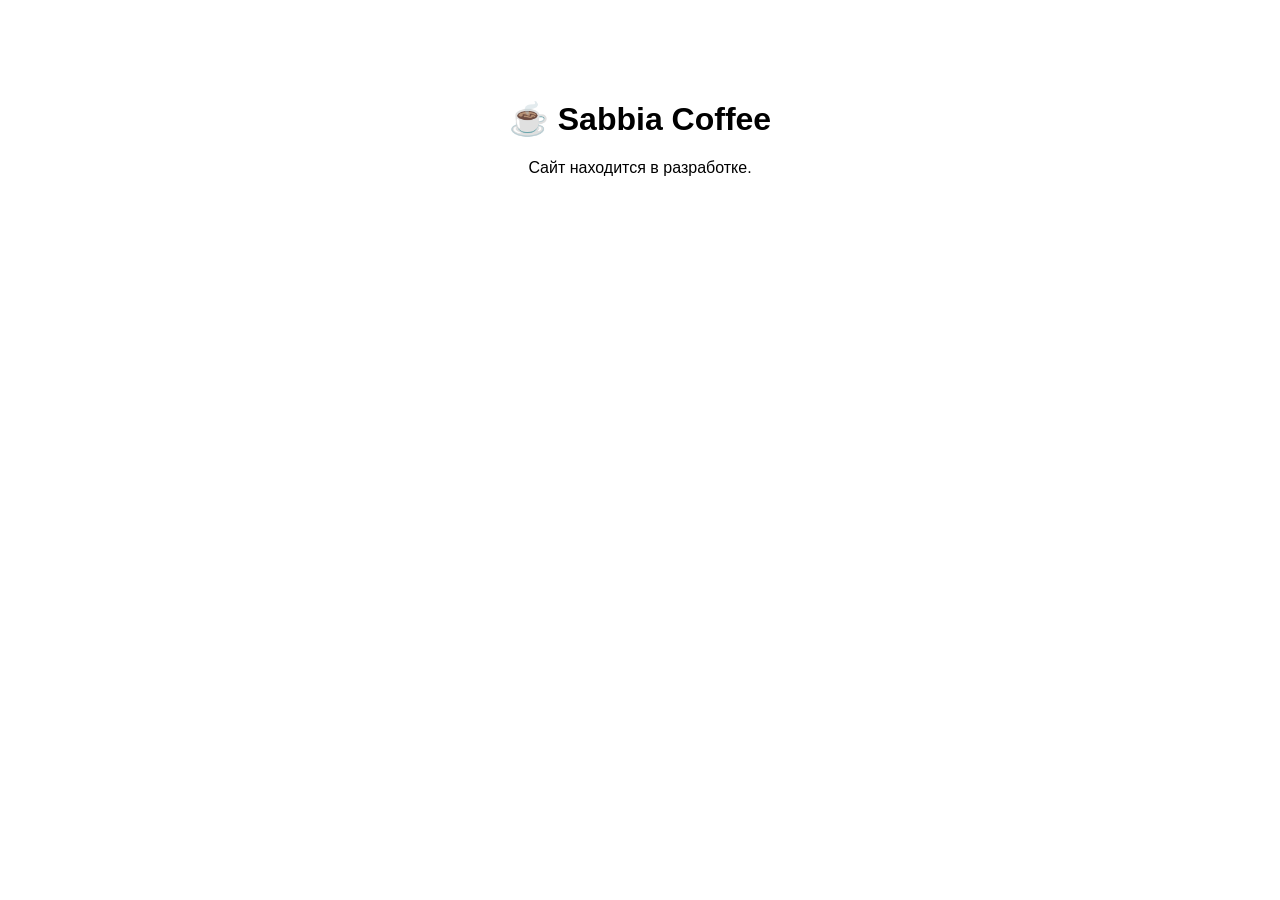
==== index.html @ bd0cc346 "Create index.html" ====
<!DOCTYPE html>
<html lang="ru">
<head>
    <meta charset="UTF-8">
    <meta name="viewport" content="width=device-width, initial-scale=1.0">
    <title>Sabbia Coffee</title>
</head>
<body style="font-family: Arial; text-align:center; margin-top:100px;">
    <h1>☕ Sabbia Coffee</h1>
    <p>Сайт находится в разработке.</p>
</body>
</html>
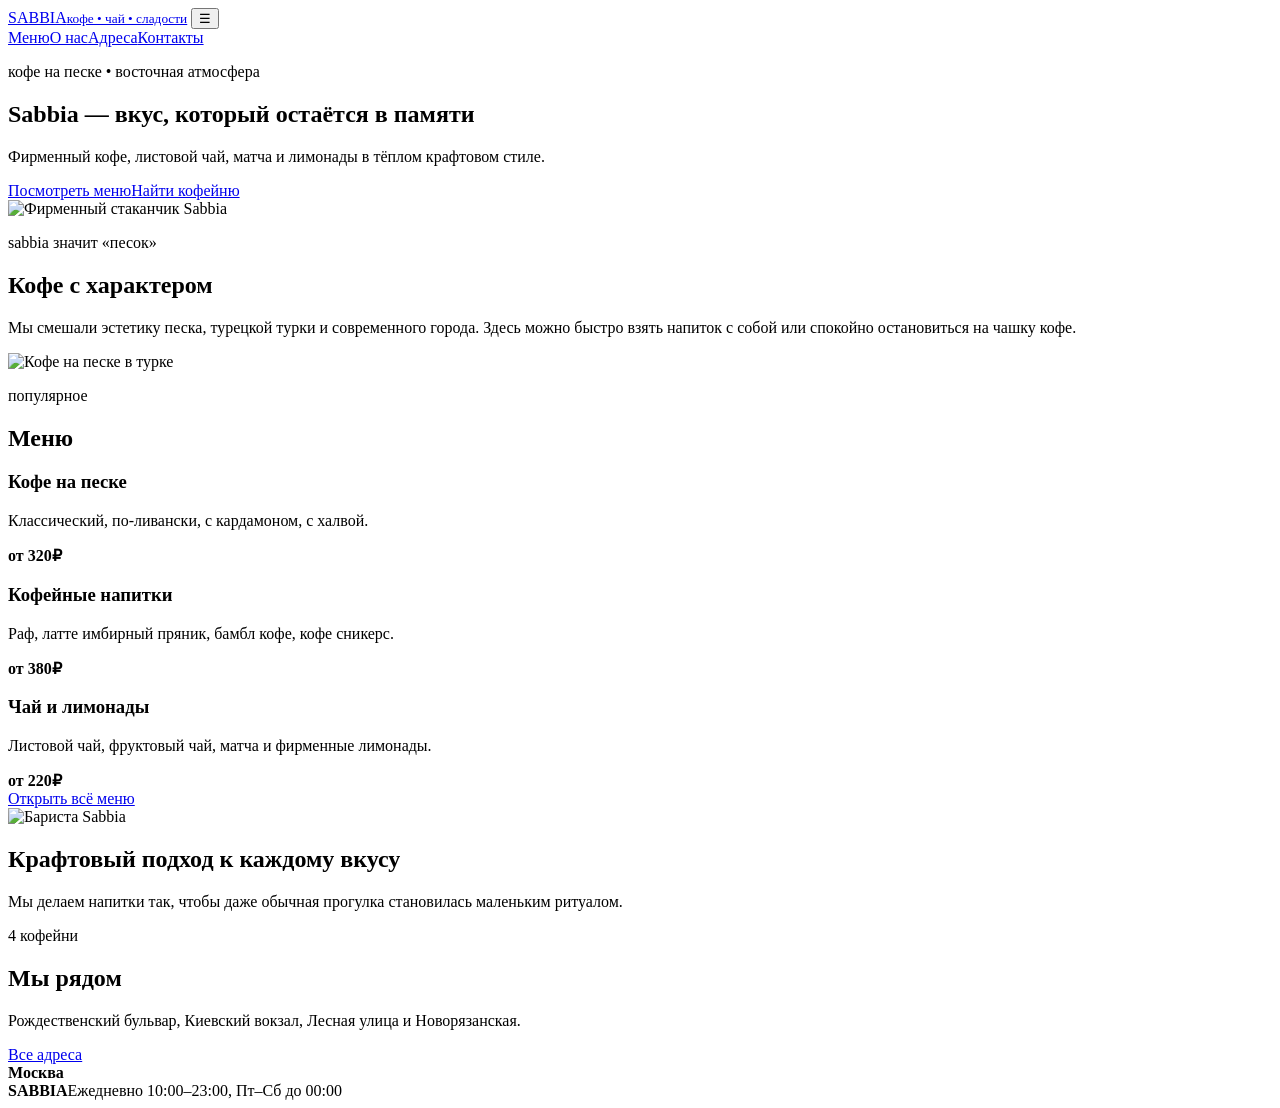
==== commit 7005eeb0: "Add files via upload" ====
--- a/index.html
+++ b/index.html
@@ -1,12 +1,64 @@
-<!DOCTYPE html>
+<!doctype html>
 <html lang="ru">
 <head>
-    <meta charset="UTF-8">
-    <meta name="viewport" content="width=device-width, initial-scale=1.0">
-    <title>Sabbia Coffee</title>
+  <meta charset="utf-8" />
+  <meta name="viewport" content="width=device-width, initial-scale=1" />
+  <title>Sabbia — кофе, чай, сладости</title>
+  <meta name="description" content="Sabbia — сеть фирменных кофеен с кофе на песке, авторскими напитками и уютной атмосферой." />
+  <link rel="stylesheet" href="assets/style.css" />
 </head>
-<body style="font-family: Arial; text-align:center; margin-top:100px;">
-    <h1>☕ Sabbia Coffee</h1>
-    <p>Сайт находится в разработке.</p>
+<body>
+  <header class="topbar">
+    <a class="brand" href="index.html"><span>SABBIA</span><small>кофе • чай • сладости</small></a>
+    <button class="burger" aria-label="Открыть меню">☰</button>
+    <nav class="nav">
+      <a href="menu.html">Меню</a><a href="about.html">О нас</a><a href="locations.html">Адреса</a><a href="contacts.html">Контакты</a>
+    </nav>
+  </header>
+
+  <main>
+    <section class="hero">
+      <div class="grain"></div>
+      <div class="hero__text reveal">
+        <p class="eyebrow">кофе на песке • восточная атмосфера</p>
+        <h1>Sabbia — вкус, который остаётся в памяти</h1>
+        <p class="lead">Фирменный кофе, листовой чай, матча и лимонады в тёплом крафтовом стиле.</p>
+        <div class="actions"><a class="btn primary" href="menu.html">Посмотреть меню</a><a class="btn" href="locations.html">Найти кофейню</a></div>
+      </div>
+      <div class="hero__cup reveal"><img src="assets/images/cup.jpg" alt="Фирменный стаканчик Sabbia"></div>
+    </section>
+
+    <section class="section split">
+      <div class="reveal">
+        <p class="eyebrow">sabbia значит «песок»</p>
+        <h2>Кофе с характером</h2>
+        <p>Мы смешали эстетику песка, турецкой турки и современного города. Здесь можно быстро взять напиток с собой или спокойно остановиться на чашку кофе.</p>
+      </div>
+      <img class="rounded reveal" src="assets/images/turkish-coffee.jpg" alt="Кофе на песке в турке">
+    </section>
+
+    <section class="section">
+      <div class="section-head reveal"><p class="eyebrow">популярное</p><h2>Меню</h2></div>
+      <div class="cards">
+        <article class="card reveal"><h3>Кофе на песке</h3><p>Классический, по-ливански, с кардамоном, с халвой.</p><strong>от 320₽</strong></article>
+        <article class="card reveal"><h3>Кофейные напитки</h3><p>Раф, латте имбирный пряник, бамбл кофе, кофе сникерс.</p><strong>от 380₽</strong></article>
+        <article class="card reveal"><h3>Чай и лимонады</h3><p>Листовой чай, фруктовый чай, матча и фирменные лимонады.</p><strong>от 220₽</strong></article>
+      </div>
+      <div class="center"><a class="btn primary" href="menu.html">Открыть всё меню</a></div>
+    </section>
+
+    <section class="section gallery">
+      <img class="reveal" src="assets/images/barista.jpg" alt="Бариста Sabbia">
+      <div class="quote reveal"><h2>Крафтовый подход к каждому вкусу</h2><p>Мы делаем напитки так, чтобы даже обычная прогулка становилась маленьким ритуалом.</p></div>
+    </section>
+
+    <section class="section map-preview">
+      <div class="reveal"><p class="eyebrow">4 кофейни</p><h2>Мы рядом</h2><p>Рождественский бульвар, Киевский вокзал, Лесная улица и Новорязанская.</p><a class="btn" href="locations.html">Все адреса</a></div>
+      <div class="mini-map reveal"><span style="left:54%;top:43%"></span><span style="left:45%;top:61%"></span><span style="left:61%;top:50%"></span><span style="left:58%;top:34%"></span><b>Москва</b></div>
+    </section>
+  </main>
+
+  <footer class="footer"><b>SABBIA</b><span>Ежедневно 10:00–23:00, Пт–Сб до 00:00</span></footer>
+  <script src="assets/script.js"></script>
 </body>
 </html>
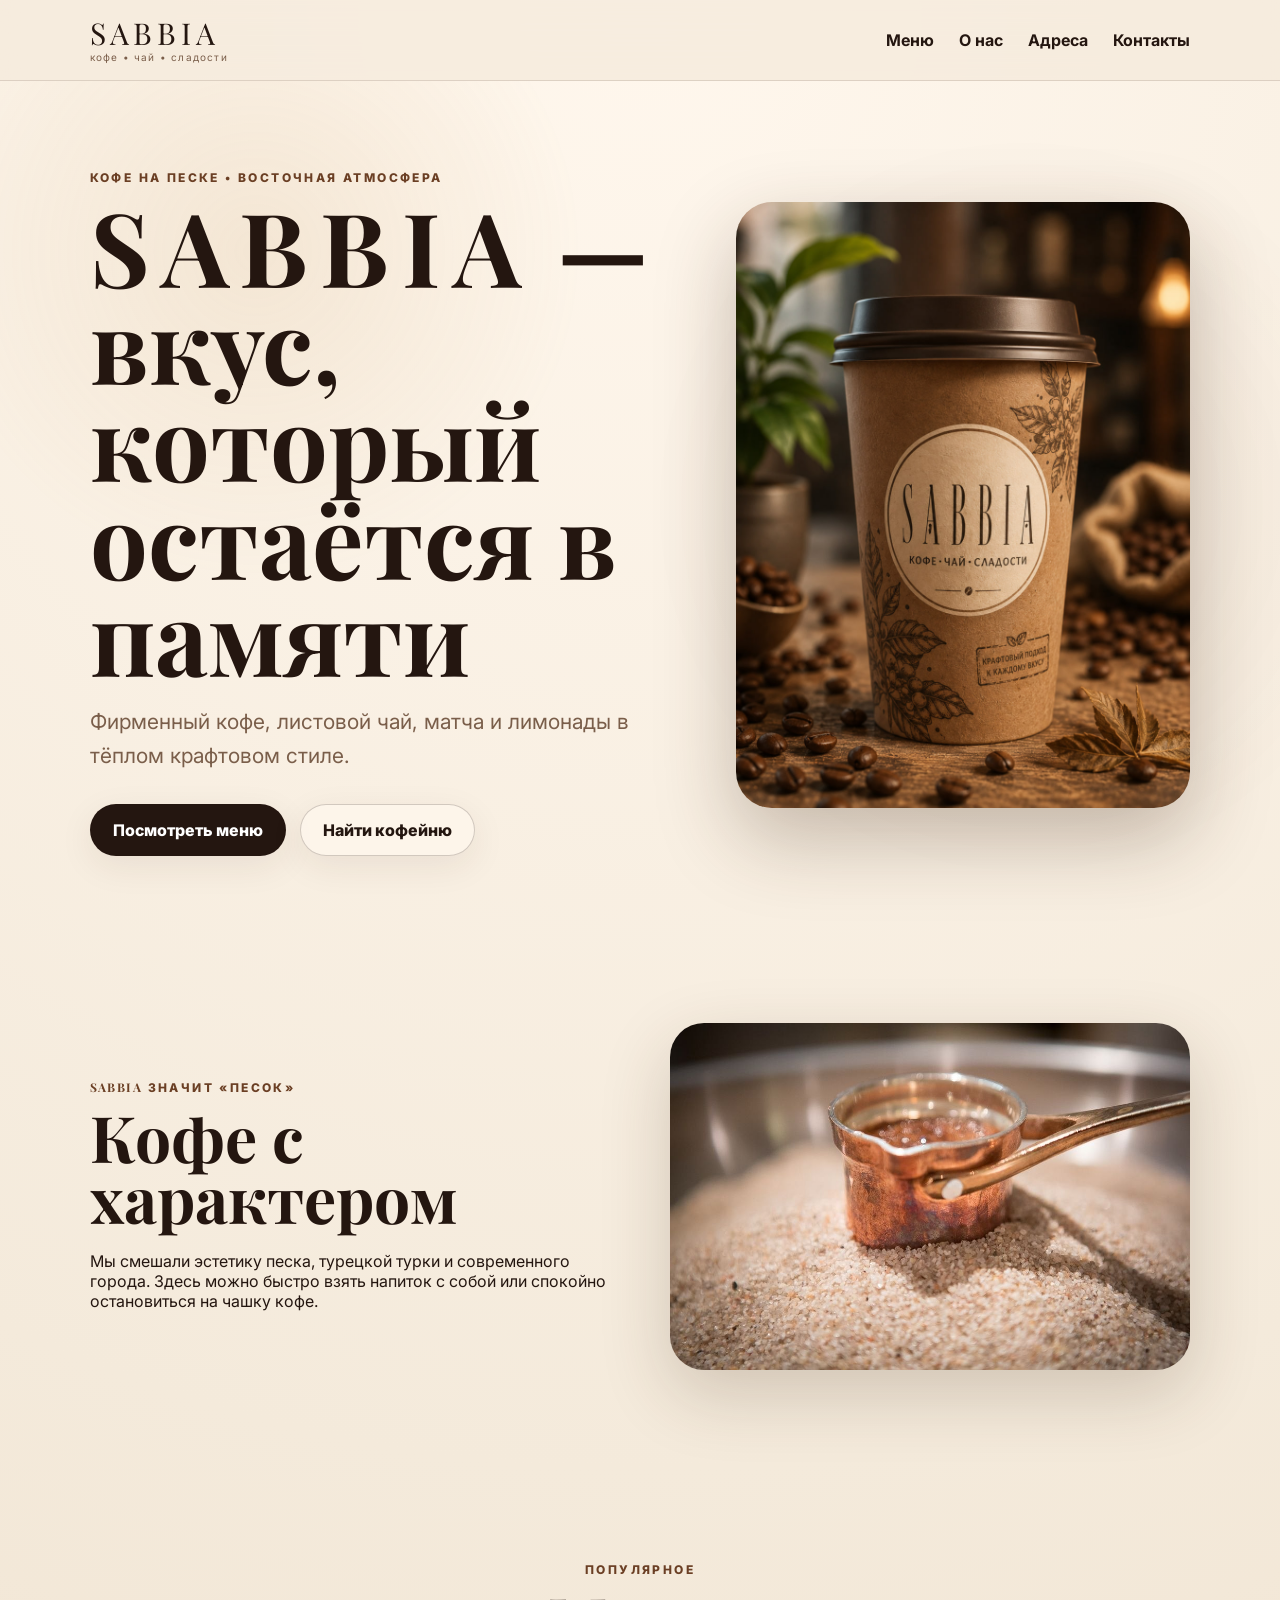
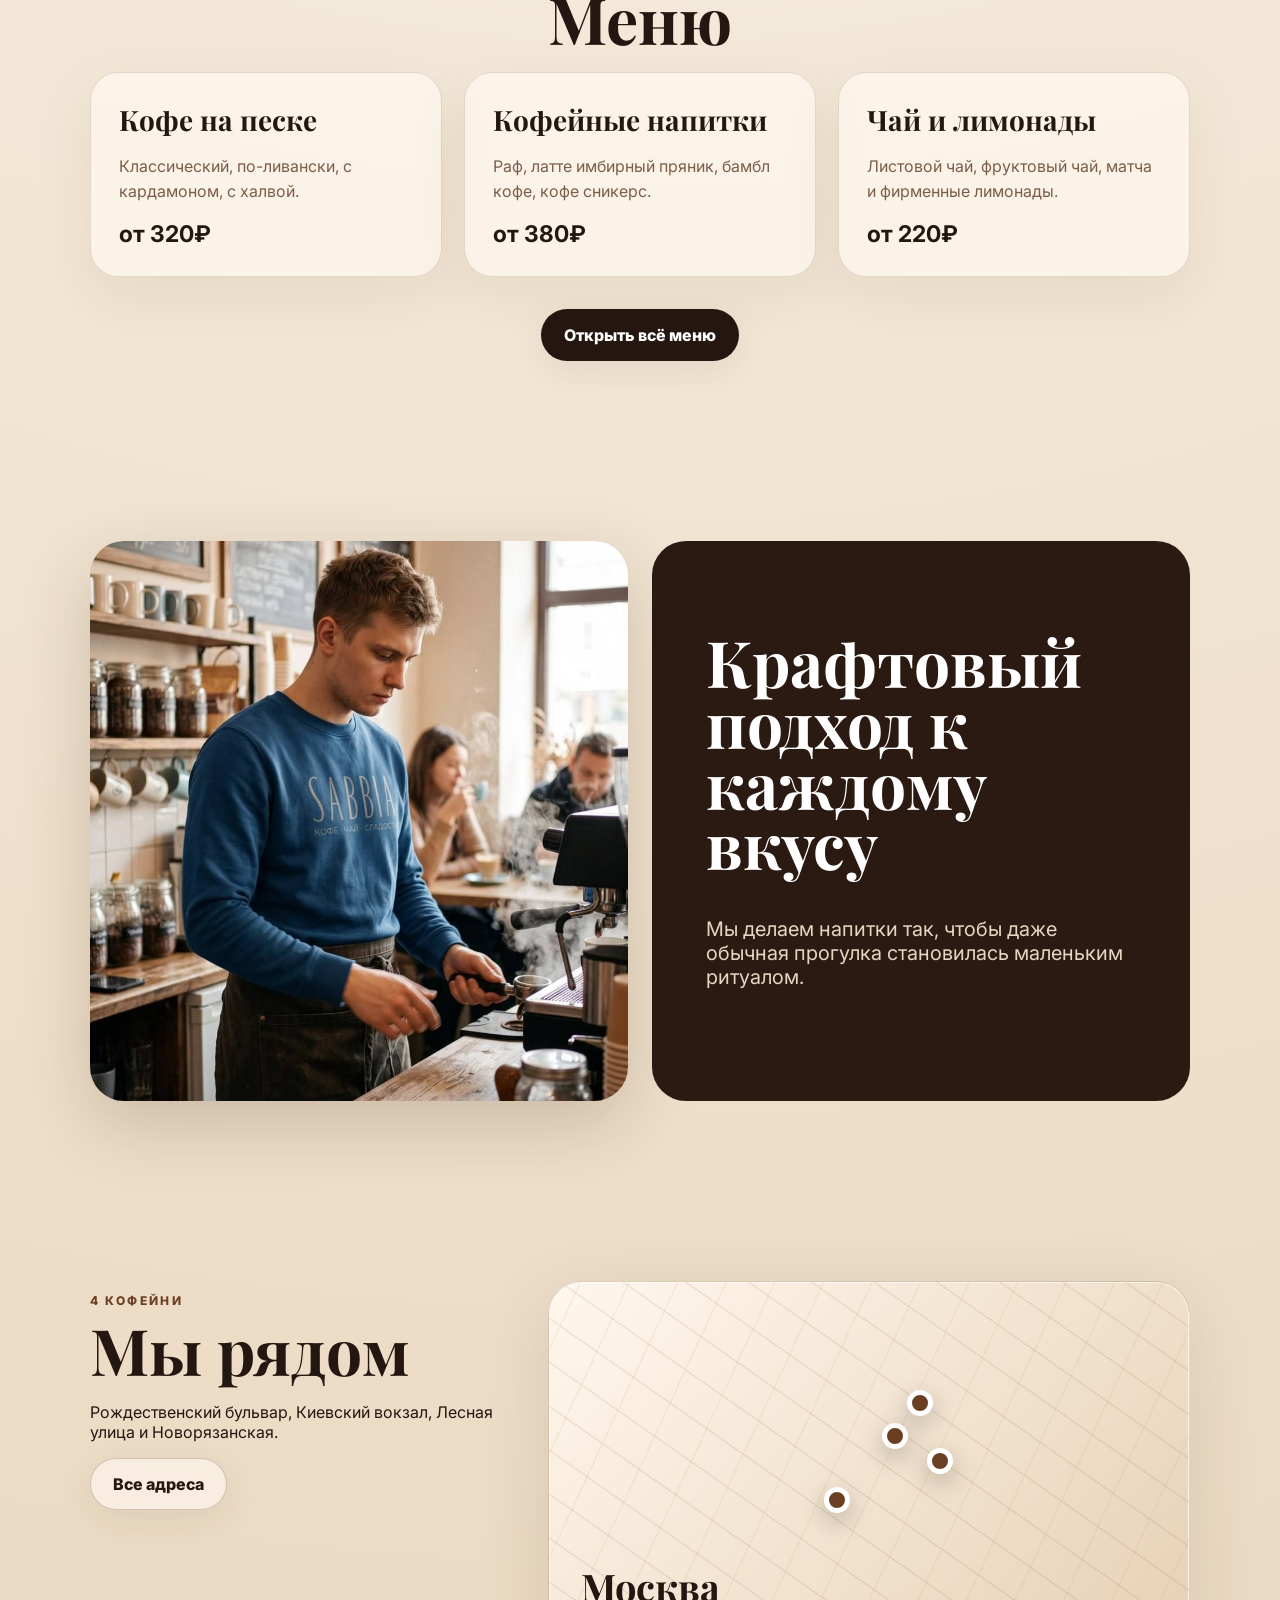
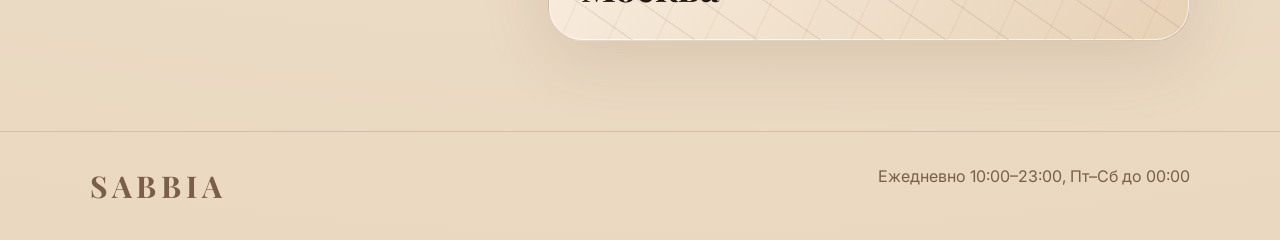
==== commit 7cc6ab80: "Add files via upload" ====
--- a/index.html
+++ b/index.html
@@ -1,64 +1,59 @@
-<!doctype html>
+<!DOCTYPE html>
+
 <html lang="ru">
 <head>
-  <meta charset="utf-8" />
-  <meta name="viewport" content="width=device-width, initial-scale=1" />
-  <title>Sabbia — кофе, чай, сладости</title>
-  <meta name="description" content="Sabbia — сеть фирменных кофеен с кофе на песке, авторскими напитками и уютной атмосферой." />
-  <link rel="stylesheet" href="assets/style.css" />
+<meta charset="utf-8"/>
+<meta content="width=device-width, initial-scale=1" name="viewport"/>
+<title>SABBIA — кофе, чай, сладости</title>
+<meta content="SABBIA — сеть фирменных кофеен с кофе на песке, авторскими напитками и уютной атмосферой." name="description"/>
+<link href="assets/style.css" rel="stylesheet"/>
 </head>
 <body>
-  <header class="topbar">
-    <a class="brand" href="index.html"><span>SABBIA</span><small>кофе • чай • сладости</small></a>
-    <button class="burger" aria-label="Открыть меню">☰</button>
-    <nav class="nav">
-      <a href="menu.html">Меню</a><a href="about.html">О нас</a><a href="locations.html">Адреса</a><a href="contacts.html">Контакты</a>
-    </nav>
-  </header>
-
-  <main>
-    <section class="hero">
-      <div class="grain"></div>
-      <div class="hero__text reveal">
-        <p class="eyebrow">кофе на песке • восточная атмосфера</p>
-        <h1>Sabbia — вкус, который остаётся в памяти</h1>
-        <p class="lead">Фирменный кофе, листовой чай, матча и лимонады в тёплом крафтовом стиле.</p>
-        <div class="actions"><a class="btn primary" href="menu.html">Посмотреть меню</a><a class="btn" href="locations.html">Найти кофейню</a></div>
-      </div>
-      <div class="hero__cup reveal"><img src="assets/images/cup.jpg" alt="Фирменный стаканчик Sabbia"></div>
-    </section>
-
-    <section class="section split">
-      <div class="reveal">
-        <p class="eyebrow">sabbia значит «песок»</p>
-        <h2>Кофе с характером</h2>
-        <p>Мы смешали эстетику песка, турецкой турки и современного города. Здесь можно быстро взять напиток с собой или спокойно остановиться на чашку кофе.</p>
-      </div>
-      <img class="rounded reveal" src="assets/images/turkish-coffee.jpg" alt="Кофе на песке в турке">
-    </section>
-
-    <section class="section">
-      <div class="section-head reveal"><p class="eyebrow">популярное</p><h2>Меню</h2></div>
-      <div class="cards">
-        <article class="card reveal"><h3>Кофе на песке</h3><p>Классический, по-ливански, с кардамоном, с халвой.</p><strong>от 320₽</strong></article>
-        <article class="card reveal"><h3>Кофейные напитки</h3><p>Раф, латте имбирный пряник, бамбл кофе, кофе сникерс.</p><strong>от 380₽</strong></article>
-        <article class="card reveal"><h3>Чай и лимонады</h3><p>Листовой чай, фруктовый чай, матча и фирменные лимонады.</p><strong>от 220₽</strong></article>
-      </div>
-      <div class="center"><a class="btn primary" href="menu.html">Открыть всё меню</a></div>
-    </section>
-
-    <section class="section gallery">
-      <img class="reveal" src="assets/images/barista.jpg" alt="Бариста Sabbia">
-      <div class="quote reveal"><h2>Крафтовый подход к каждому вкусу</h2><p>Мы делаем напитки так, чтобы даже обычная прогулка становилась маленьким ритуалом.</p></div>
-    </section>
-
-    <section class="section map-preview">
-      <div class="reveal"><p class="eyebrow">4 кофейни</p><h2>Мы рядом</h2><p>Рождественский бульвар, Киевский вокзал, Лесная улица и Новорязанская.</p><a class="btn" href="locations.html">Все адреса</a></div>
-      <div class="mini-map reveal"><span style="left:54%;top:43%"></span><span style="left:45%;top:61%"></span><span style="left:61%;top:50%"></span><span style="left:58%;top:34%"></span><b>Москва</b></div>
-    </section>
-  </main>
-
-  <footer class="footer"><b>SABBIA</b><span>Ежедневно 10:00–23:00, Пт–Сб до 00:00</span></footer>
-  <script src="assets/script.js"></script>
+<header class="topbar">
+<a class="brand" href="index.html"><span>SABBIA</span><small>кофе • чай • сладости</small></a>
+<button aria-label="Открыть меню" class="burger">☰</button>
+<nav class="nav">
+<a href="menu.html">Меню</a><a href="about.html">О нас</a><a href="locations.html">Адреса</a><a href="contacts.html">Контакты</a>
+</nav>
+</header>
+<main>
+<section class="hero">
+<div class="grain"></div>
+<div class="hero__text reveal">
+<p class="eyebrow">кофе на песке • восточная атмосфера</p>
+<h1><span class="sabbia-word">SABBIA</span> — вкус, который остаётся в памяти</h1>
+<p class="lead">Фирменный кофе, листовой чай, матча и лимонады в тёплом крафтовом стиле.</p>
+<div class="actions"><a class="btn primary" href="menu.html">Посмотреть меню</a><a class="btn" href="locations.html">Найти кофейню</a></div>
+</div>
+<div class="hero__cup reveal"><img alt="Фирменный стаканчик Sabbia" src="assets/images/cup.jpg"/></div>
+</section>
+<section class="section split">
+<div class="reveal">
+<p class="eyebrow"><span class="sabbia-word">SABBIA</span> значит «песок»</p>
+<h2>Кофе с характером</h2>
+<p>Мы смешали эстетику песка, турецкой турки и современного города. Здесь можно быстро взять напиток с собой или спокойно остановиться на чашку кофе.</p>
+</div>
+<img alt="Кофе на песке в турке" class="rounded reveal" src="assets/images/turkish-coffee.jpg"/>
+</section>
+<section class="section">
+<div class="section-head reveal"><p class="eyebrow">популярное</p><h2>Меню</h2></div>
+<div class="cards">
+<article class="card reveal"><h3>Кофе на песке</h3><p>Классический, по-ливански, с кардамоном, с халвой.</p><strong>от 320₽</strong></article>
+<article class="card reveal"><h3>Кофейные напитки</h3><p>Раф, латте имбирный пряник, бамбл кофе, кофе сникерс.</p><strong>от 380₽</strong></article>
+<article class="card reveal"><h3>Чай и лимонады</h3><p>Листовой чай, фруктовый чай, матча и фирменные лимонады.</p><strong>от 220₽</strong></article>
+</div>
+<div class="center"><a class="btn primary" href="menu.html">Открыть всё меню</a></div>
+</section>
+<section class="section gallery">
+<img alt="Бариста Sabbia" class="reveal" src="assets/images/barista.jpg"/>
+<div class="quote reveal"><h2>Крафтовый подход к каждому вкусу</h2><p>Мы делаем напитки так, чтобы даже обычная прогулка становилась маленьким ритуалом.</p></div>
+</section>
+<section class="section map-preview">
+<div class="reveal"><p class="eyebrow">4 кофейни</p><h2>Мы рядом</h2><p>Рождественский бульвар, Киевский вокзал, Лесная улица и Новорязанская.</p><a class="btn" href="locations.html">Все адреса</a></div>
+<div class="mini-map reveal"><span style="left:54%;top:43%"></span><span style="left:45%;top:61%"></span><span style="left:61%;top:50%"></span><span style="left:58%;top:34%"></span><b>Москва</b></div>
+</section>
+</main>
+<footer class="footer"><b>SABBIA</b><span>Ежедневно 10:00–23:00, Пт–Сб до 00:00</span></footer>
+<script src="assets/script.js"></script>
 </body>
 </html>
--- a/assets/style.css
+++ b/assets/style.css
@@ -0,0 +1,3 @@
+@import url('https://fonts.googleapis.com/css2?family=Inter:wght@400;500;700;800&family=Playfair+Display:wght@600;700&display=swap');
+:root{--bg:#f4eadb;--paper:#fff8ef;--ink:#241610;--muted:#7a5e4a;--brown:#6b3f24;--gold:#c69a61;--line:rgba(68,38,22,.14)}*{box-sizing:border-box}html{scroll-behavior:smooth}body{margin:0;background:radial-gradient(circle at top,#fff7ed 0,#f4eadb 42%,#ead8c0 100%);color:var(--ink);font-family:Inter,system-ui,sans-serif}.topbar{position:sticky;top:0;z-index:10;display:flex;align-items:center;justify-content:space-between;padding:18px 7vw;background:rgba(244,234,219,.75);backdrop-filter:blur(18px);border-bottom:1px solid var(--line)}.brand{text-decoration:none;color:var(--ink);line-height:1}.brand span,.footer b{font-family:'Playfair Display',serif;font-size:30px;letter-spacing:.16em}.brand small{display:block;font-size:10px;text-align:center;color:var(--muted);letter-spacing:.12em;margin-top:4px}.nav{display:flex;gap:25px}.nav a{color:var(--ink);text-decoration:none;font-weight:700}.nav a:hover{color:var(--brown)}.burger{display:none;background:none;border:0;font-size:28px}.hero{min-height:calc(100vh - 78px);display:grid;grid-template-columns:1fr .75fr;gap:40px;align-items:center;padding:6vw 7vw;position:relative;overflow:hidden}.grain{position:absolute;inset:0;opacity:.32;background:radial-gradient(circle at 20% 20%,rgba(198,154,97,.45),transparent 27%),radial-gradient(circle at 80% 50%,rgba(107,63,36,.22),transparent 35%)}.hero>*:not(.grain){position:relative}.eyebrow{text-transform:uppercase;letter-spacing:.2em;color:var(--brown);font-weight:800;font-size:12px}h1,h2{font-family:'Playfair Display',serif;line-height:.95;margin:0 0 22px}h1{font-size:clamp(54px,8vw,118px)}h2{font-size:clamp(38px,5vw,76px)}h3{font-family:'Playfair Display',serif;font-size:28px;margin:0 0 12px}.lead{font-size:21px;line-height:1.6;color:var(--muted);max-width:720px}.narrow{max-width:680px}.actions{display:flex;gap:14px;flex-wrap:wrap;margin-top:32px}.btn{display:inline-flex;align-items:center;justify-content:center;border:1px solid rgba(36,22,16,.2);padding:15px 22px;border-radius:999px;color:var(--ink);text-decoration:none;font-weight:800;background:rgba(255,248,239,.65);box-shadow:0 10px 35px rgba(61,38,22,.08)}.btn.primary{background:var(--ink);color:#fff}.hero__cup img{width:100%;max-height:74vh;object-fit:cover;border-radius:36px;box-shadow:0 30px 80px rgba(60,35,17,.28)}.section{padding:90px 7vw}.page{padding-top:25px}.split{display:grid;grid-template-columns:1fr 1fr;gap:60px;align-items:center}.rounded,.gallery img{width:100%;border-radius:34px;box-shadow:0 24px 70px rgba(63,38,20,.2)}.section-head{text-align:center}.cards{display:grid;grid-template-columns:repeat(3,1fr);gap:22px}.card,.price-grid>div,.locations a,.map-card{background:rgba(255,248,239,.72);border:1px solid var(--line);border-radius:28px;padding:28px;box-shadow:0 18px 60px rgba(83,52,30,.08)}.card p,.price-grid p{color:var(--muted);line-height:1.55}.card strong{font-size:23px}.center{text-align:center;margin-top:32px}.gallery{display:grid;grid-template-columns:1fr 1fr;gap:24px;align-items:stretch}.gallery img{height:560px;object-fit:cover}.quote{border-radius:34px;background:#2b1a12;color:#fff;padding:54px;display:flex;flex-direction:column;justify-content:center}.quote p{color:#e8d5c1;font-size:20px}.map-preview{display:grid;grid-template-columns:.8fr 1.2fr;gap:30px}.mini-map{position:relative;min-height:360px;border-radius:34px;overflow:hidden;border:1px solid var(--line);background:linear-gradient(135deg,#fff7ed,#e7d1b6);box-shadow:inset 0 0 0 1px rgba(255,255,255,.7),0 18px 70px rgba(71,43,24,.12)}.mini-map:before{content:"";position:absolute;inset:-20%;background:repeating-linear-gradient(35deg,transparent 0 34px,rgba(107,63,36,.1) 35px 36px),repeating-linear-gradient(115deg,transparent 0 42px,rgba(198,154,97,.12) 43px 44px)}.mini-map span{position:absolute;width:26px;height:26px;background:var(--brown);border:5px solid #fff;border-radius:50%;box-shadow:0 8px 24px rgba(0,0,0,.25);z-index:2;transform:translate(-50%,-50%)}.mini-map b{position:absolute;left:32px;bottom:28px;font-family:'Playfair Display',serif;font-size:38px;z-index:2}.big{min-height:430px}.menu-grid{display:grid;grid-template-columns:1fr 1fr;gap:28px;margin-top:38px}.menu-grid img{width:100%;border-radius:28px;box-shadow:0 18px 60px rgba(68,38,22,.16);background:white}.price-grid{display:grid;grid-template-columns:repeat(3,1fr);gap:18px}.locations{display:grid;grid-template-columns:repeat(2,1fr);gap:16px;margin:35px 0}.locations a{text-decoration:none;color:var(--ink);font-weight:800;font-size:20px}.locations small{display:block;color:var(--muted);margin-top:8px}.footer{display:flex;justify-content:space-between;gap:20px;padding:34px 7vw;border-top:1px solid var(--line);color:var(--muted)}.reveal{opacity:0;transform:translateY(24px);transition:.7s ease}.reveal.show{opacity:1;transform:none}@media(max-width:850px){.topbar{padding:14px 20px}.burger{display:block}.nav{position:absolute;right:18px;top:68px;display:none;flex-direction:column;background:var(--paper);padding:20px;border-radius:20px;box-shadow:0 20px 60px rgba(0,0,0,.16)}.nav.open{display:flex}.hero,.split,.gallery,.map-preview,.menu-grid,.price-grid,.locations{grid-template-columns:1fr}.hero{padding:52px 20px}.section{padding:58px 20px}h1{font-size:52px}.cards{grid-template-columns:1fr}.footer{flex-direction:column}.gallery img{height:auto}}
+.sabbia-word{font-family:'Playfair Display',serif;letter-spacing:.12em;font-weight:700;text-transform:uppercase}.locations a{position:relative;min-height:150px;display:flex;flex-direction:column;justify-content:space-between;gap:10px}.clickable-badge{align-self:flex-start;display:inline-flex;align-items:center;gap:6px;margin-top:12px;padding:8px 12px;border-radius:999px;background:rgba(107,63,36,.1);border:1px solid rgba(107,63,36,.18);color:var(--brown);font-size:12px;font-weight:900;letter-spacing:.12em;text-transform:uppercase}.clickable-badge:before{content:'↗';font-size:13px}.locations a:hover .clickable-badge{background:var(--brown);color:#fff}
